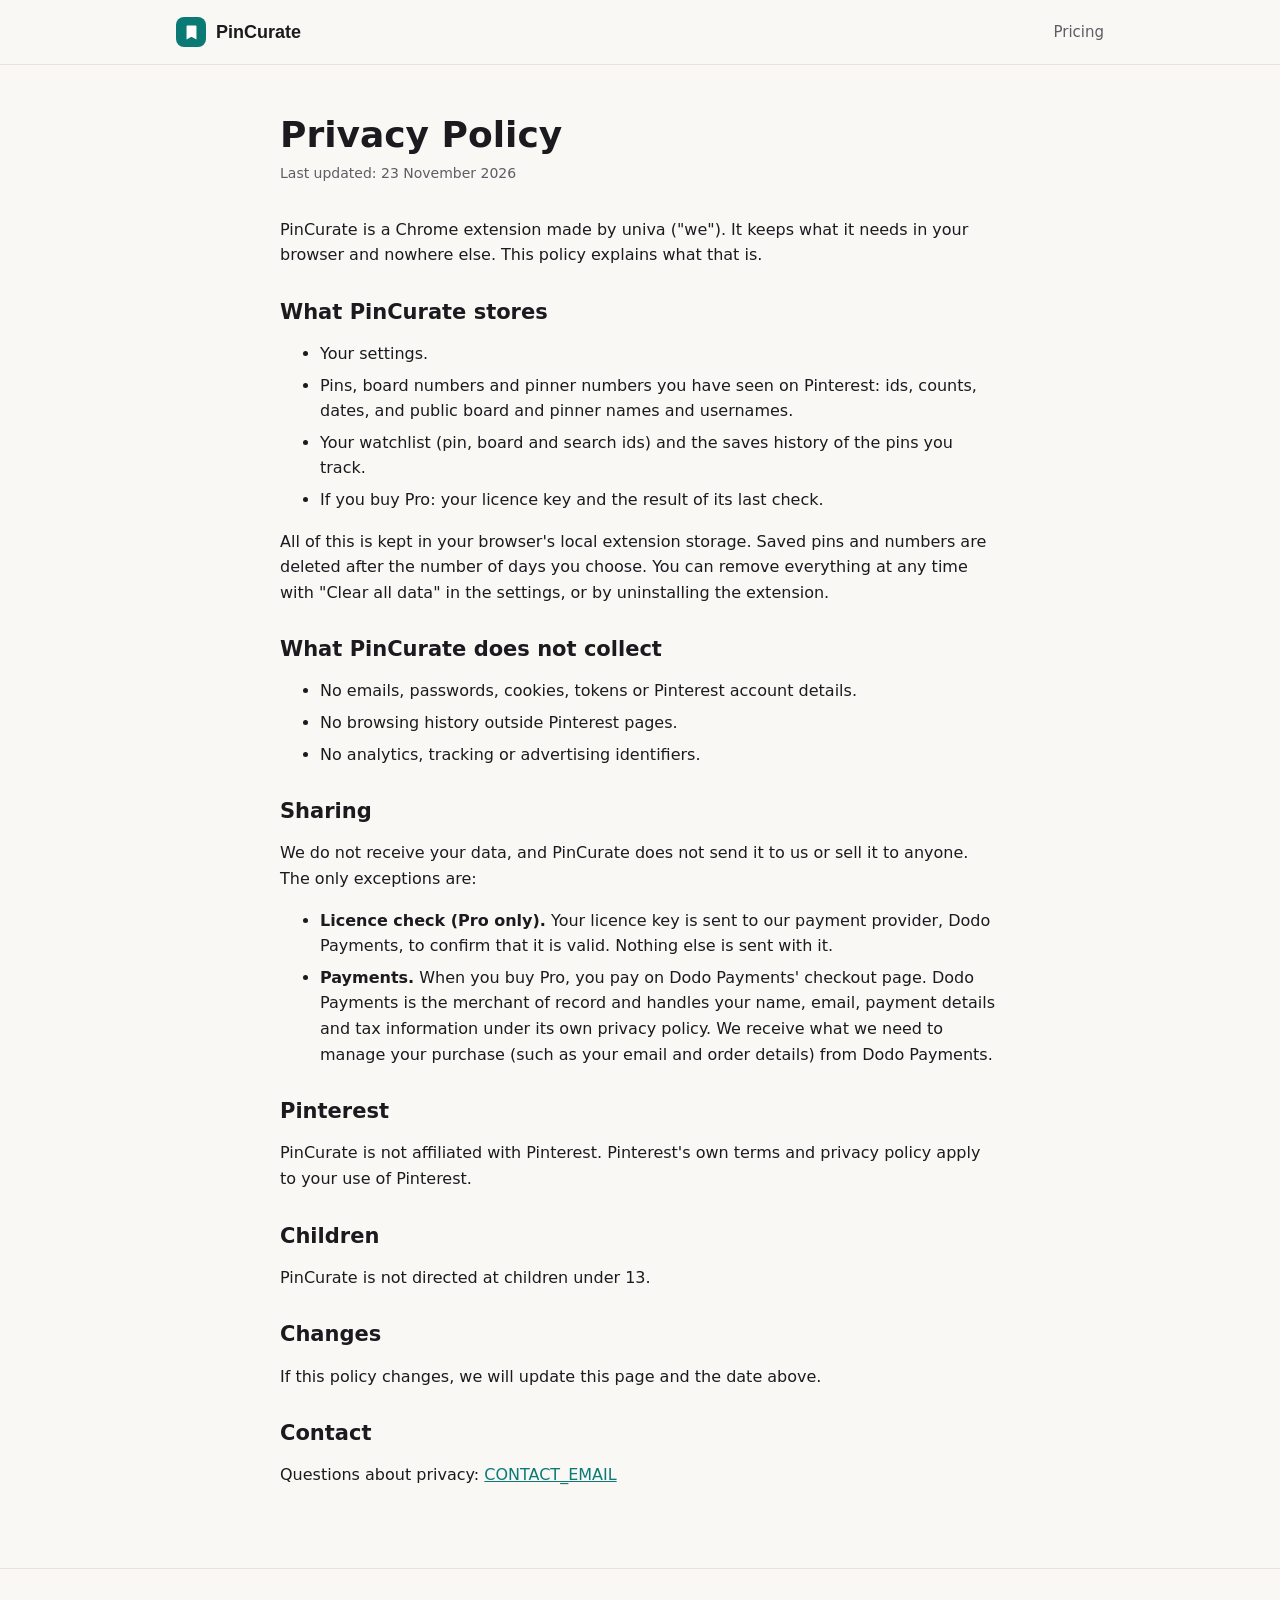
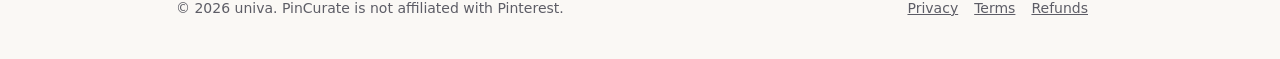
==== privacy.html @ 604986b5 "Add files via upload" ====
<!doctype html>
<html lang="en">
<head>
  <meta charset="utf-8">
  <meta name="viewport" content="width=device-width, initial-scale=1">
  <title>Privacy Policy – PinCurate</title>
  <link rel="stylesheet" href="style.css">
  <link rel="icon" href="icon-128.png">
</head>
<body>
  <header class="top">
    <div class="wrap">
      <a class="brand" href="./">
        <span class="logo"><svg viewBox="0 0 24 24"><path d="M6 2h12a1 1 0 0 1 1 1v19l-7-4-7 4V3a1 1 0 0 1 1-1z"/></svg></span>
        PinCurate
      </a>
      <nav><a href="./#pricing">Pricing</a></nav>
    </div>
  </header>

  <main class="wrap narrow doc">
    <h1>Privacy Policy</h1>
    <p class="updated">Last updated: 23 November 2026</p>

    <p>PinCurate is a Chrome extension made by univa ("we"). It keeps what it needs in your browser and nowhere else. This policy explains what that is.</p>

    <h2>What PinCurate stores</h2>
    <ul>
      <li>Your settings.</li>
      <li>Pins, board numbers and pinner numbers you have seen on Pinterest: ids, counts, dates, and public board and pinner names and usernames.</li>
      <li>Your watchlist (pin, board and search ids) and the saves history of the pins you track.</li>
      <li>If you buy Pro: your licence key and the result of its last check.</li>
    </ul>
    <p>All of this is kept in your browser's local extension storage. Saved pins and numbers are deleted after the number of days you choose. You can remove everything at any time with "Clear all data" in the settings, or by uninstalling the extension.</p>

    <h2>What PinCurate does not collect</h2>
    <ul>
      <li>No emails, passwords, cookies, tokens or Pinterest account details.</li>
      <li>No browsing history outside Pinterest pages.</li>
      <li>No analytics, tracking or advertising identifiers.</li>
    </ul>

    <h2>Sharing</h2>
    <p>We do not receive your data, and PinCurate does not send it to us or sell it to anyone. The only exceptions are:</p>
    <ul>
      <li><strong>Licence check (Pro only).</strong> Your licence key is sent to our payment provider, Dodo Payments, to confirm that it is valid. Nothing else is sent with it.</li>
      <li><strong>Payments.</strong> When you buy Pro, you pay on Dodo Payments' checkout page. Dodo Payments is the merchant of record and handles your name, email, payment details and tax information under its own privacy policy. We receive what we need to manage your purchase (such as your email and order details) from Dodo Payments.</li>
    </ul>

    <h2>Pinterest</h2>
    <p>PinCurate is not affiliated with Pinterest. Pinterest's own terms and privacy policy apply to your use of Pinterest.</p>

    <h2>Children</h2>
    <p>PinCurate is not directed at children under 13.</p>

    <h2>Changes</h2>
    <p>If this policy changes, we will update this page and the date above.</p>

    <h2>Contact</h2>
    <!-- TODO: contact address -->
    <p>Questions about privacy: <a href="mailto:CONTACT_EMAIL">CONTACT_EMAIL</a></p>
  </main>

  <footer>
    <div class="wrap">
      <p>© 2026 univa. PinCurate is not affiliated with Pinterest.</p>
      <p><a href="privacy.html">Privacy</a><a href="terms.html">Terms</a><a href="refund.html">Refunds</a></p>
    </div>
  </footer>
</body>
</html>
---- style.css ----
:root {
  --teal: #0B7A75;
  --teal-dark: #08605c;
  --ink: #1B1B1F;
  --muted: #5d5d66;
  --paper: #FAF8F5;
  --card: #ffffff;
  --line: #e7e2da;
  --mint: #5ED3CC;
  --amber: #E8A33D;
}
@media (prefers-color-scheme: dark) {
  :root {
    --ink: #ECEAE6;
    --muted: #a3a3ad;
    --paper: #141417;
    --card: #1d1d22;
    --line: #2e2e35;
  }
}

* { box-sizing: border-box; }
html { -webkit-text-size-adjust: 100%; }
body {
  margin: 0;
  background: var(--paper);
  color: var(--ink);
  font: 16px/1.6 Inter, system-ui, -apple-system, "Segoe UI", Roboto, sans-serif;
}
h1, h2, h3 { font-family: "Space Grotesk", Inter, system-ui, sans-serif; line-height: 1.2; }
a { color: var(--teal); }
@media (prefers-color-scheme: dark) { a { color: var(--mint); } }

.wrap { max-width: 960px; margin: 0 auto; padding: 0 16px; }
.narrow { max-width: 720px; }

header.top { border-bottom: 1px solid var(--line); }
header.top .wrap { display: flex; align-items: center; justify-content: space-between; height: 64px; }
.brand { display: flex; align-items: center; gap: 10px; color: var(--ink); text-decoration: none; font-weight: 700; font-family: "Space Grotesk", Inter, sans-serif; font-size: 18px; }
.logo { display: inline-grid; place-items: center; width: 30px; height: 30px; border-radius: 8px; background: var(--teal); }
.logo svg { width: 17px; height: 17px; fill: #fff; }
nav a { margin-left: 18px; color: var(--muted); text-decoration: none; font-size: 15px; }
nav a:hover { color: var(--ink); }

.btn { display: inline-block; padding: 11px 20px; border-radius: 10px; background: var(--teal); color: #fff !important; text-decoration: none; font-weight: 600; border: 1px solid var(--teal); }
.btn:hover { background: var(--teal-dark); }
.btn.ghost { background: transparent; color: var(--teal) !important; }
@media (prefers-color-scheme: dark) { .btn.ghost { color: var(--mint) !important; border-color: var(--mint); } }

.hero { padding: 72px 0 56px; text-align: center; }
.hero h1 { font-size: clamp(32px, 6vw, 48px); margin: 0 0 16px; }
.hero p { font-size: 19px; color: var(--muted); max-width: 620px; margin: 0 auto 28px; }
.hero .actions { display: flex; gap: 12px; justify-content: center; flex-wrap: wrap; }
.note { font-size: 14px; color: var(--muted); margin-top: 14px; }

/* A small drawing of the badge, so the page shows what the product does without a screenshot. */
.demo { display: flex; justify-content: center; margin-top: 44px; }
.card-demo { position: relative; width: 220px; height: 290px; border-radius: 18px; background: linear-gradient(160deg, #d9cfc2, #b9aa96); overflow: hidden; }
.pill { position: absolute; top: 10px; left: 10px; display: flex; flex-direction: column; gap: 6px; padding: 8px 10px 8px 12px; border-radius: 10px; background: #1B1B1F; color: #fff; font-size: 12px; font-weight: 600; border-left: 4px solid var(--teal); text-align: left; }
.pill span { display: flex; align-items: center; gap: 6px; }
.pill svg { width: 12px; height: 12px; fill: none; stroke: var(--mint); stroke-width: 2; }
.pill .gain { color: #7ee2a8; font-weight: 600; }

section { padding: 56px 0; }
section h2 { font-size: 30px; margin: 0 0 8px; text-align: center; }
section .lead { text-align: center; color: var(--muted); margin: 0 0 36px; }

.grid { display: grid; grid-template-columns: repeat(auto-fit, minmax(240px, 1fr)); gap: 16px; }
.feature { background: var(--card); border: 1px solid var(--line); border-radius: 14px; padding: 22px; }
.feature h3 { margin: 0 0 6px; font-size: 18px; }
.feature p { margin: 0; color: var(--muted); font-size: 15px; }

.plans { display: grid; grid-template-columns: repeat(auto-fit, minmax(260px, 1fr)); gap: 16px; max-width: 760px; margin: 0 auto; }
.plan { background: var(--card); border: 1px solid var(--line); border-radius: 16px; padding: 26px; }
.plan.pro { border: 2px solid var(--teal); }
.plan h3 { margin: 0; font-size: 20px; }
.price { font-size: 34px; font-weight: 700; font-family: "Space Grotesk", Inter, sans-serif; margin: 10px 0 2px; }
.price small { font-size: 15px; font-weight: 500; color: var(--muted); }
.plan ul { padding-left: 18px; margin: 16px 0 22px; }
.plan li { margin: 6px 0; font-size: 15px; }

.faq details { background: var(--card); border: 1px solid var(--line); border-radius: 12px; padding: 14px 18px; margin-bottom: 10px; }
.faq summary { cursor: pointer; font-weight: 600; }
.faq p { color: var(--muted); margin: 10px 0 0; }

.doc { padding: 48px 0 64px; }
.doc h1 { font-size: 36px; margin: 0 0 6px; }
.doc .updated { color: var(--muted); font-size: 14px; margin: 0 0 32px; }
.doc h2 { font-size: 21px; margin: 32px 0 8px; }
.doc li { margin: 6px 0; }

footer { border-top: 1px solid var(--line); padding: 28px 0 40px; color: var(--muted); font-size: 14px; }
footer .wrap { display: flex; flex-wrap: wrap; gap: 12px 24px; justify-content: space-between; }
footer a { color: var(--muted); margin-right: 16px; }
footer p { margin: 0; }

@media (max-width: 560px) {
  nav a:not(.btn) { display: none; }
  .hero { padding-top: 48px; }
}
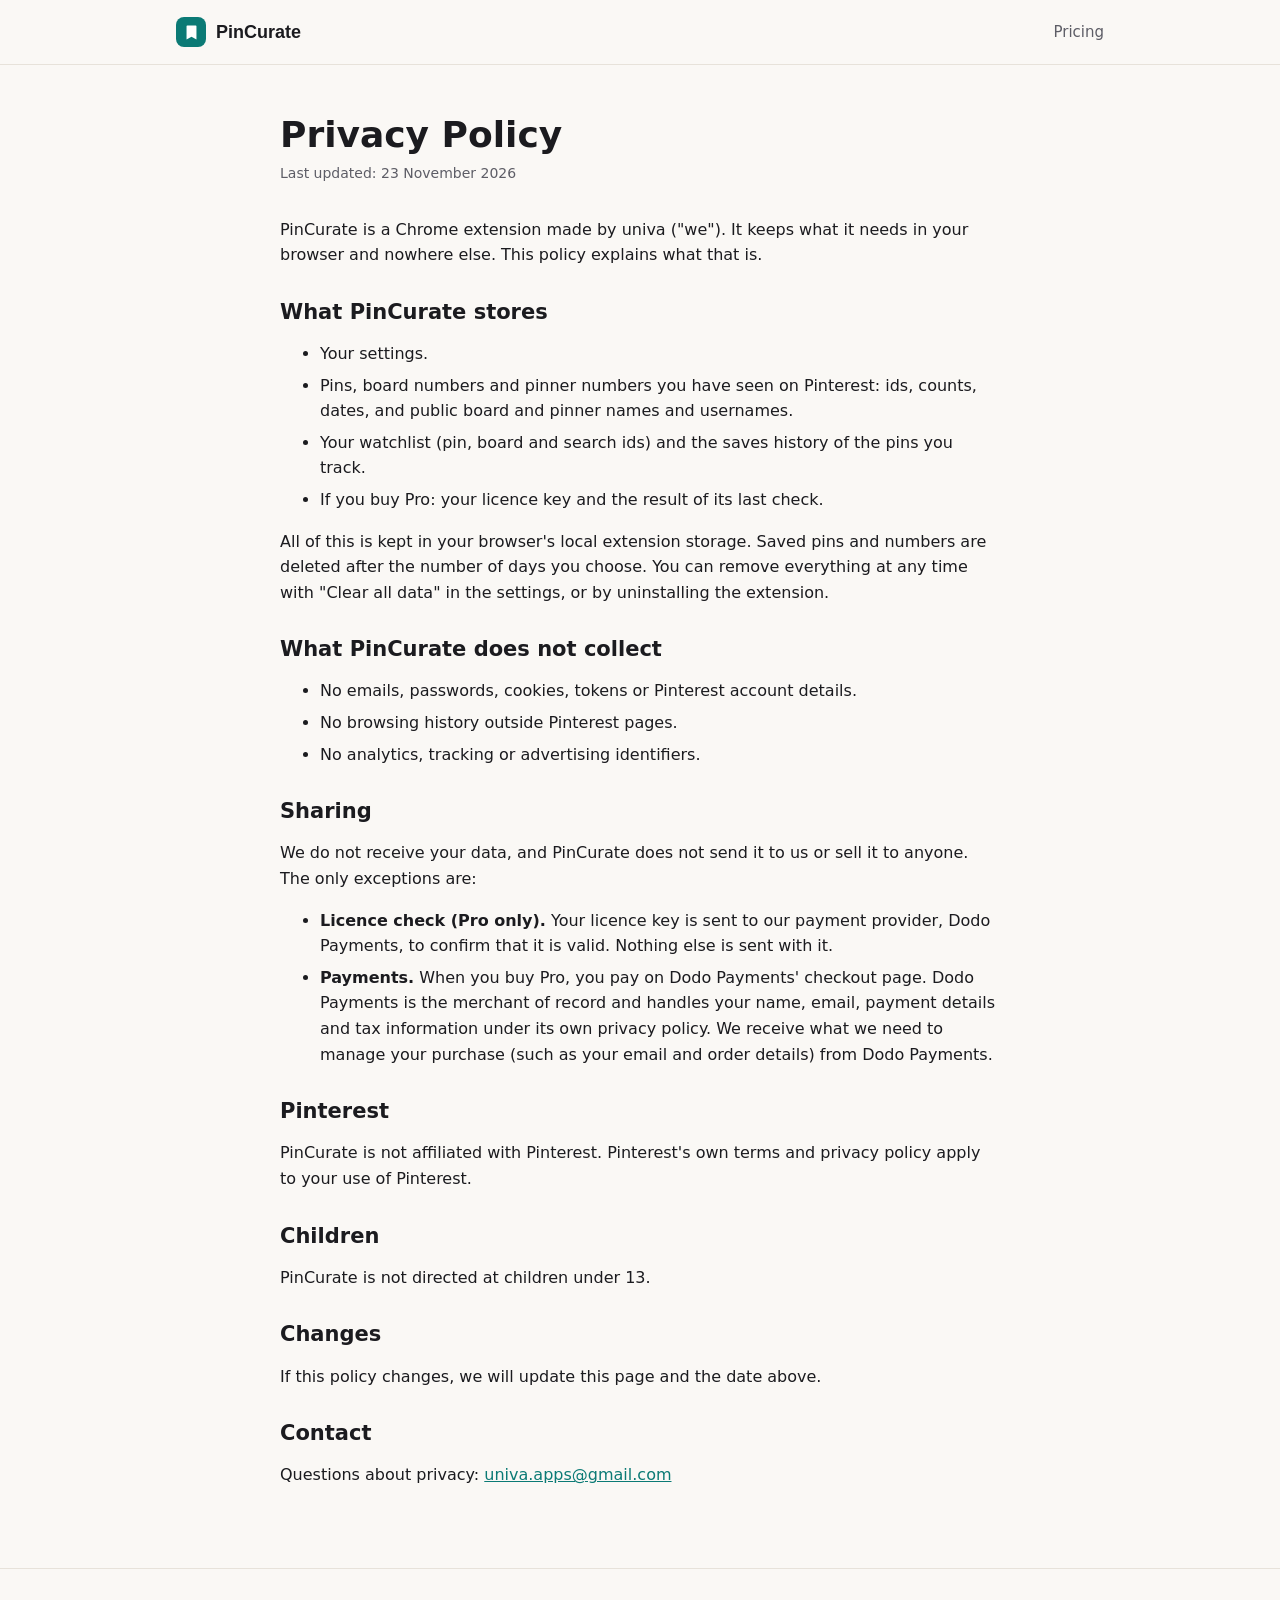
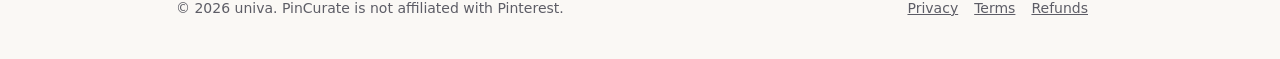
==== commit cf86780a: "Add product tour slider, three-plan pricing and contact email Coming soon buttons until the store li" ====
--- a/privacy.html
+++ b/privacy.html
@@ -57,8 +57,7 @@
     <p>If this policy changes, we will update this page and the date above.</p>
 
     <h2>Contact</h2>
-    <!-- TODO: contact address -->
-    <p>Questions about privacy: <a href="mailto:CONTACT_EMAIL">CONTACT_EMAIL</a></p>
+    <p>Questions about privacy: <a href="mailto:univa.apps@gmail.com">univa.apps@gmail.com</a></p>
   </main>
 
   <footer>
--- a/style.css
+++ b/style.css
@@ -53,13 +53,6 @@
 .hero .actions { display: flex; gap: 12px; justify-content: center; flex-wrap: wrap; }
 .note { font-size: 14px; color: var(--muted); margin-top: 14px; }
 
-/* A small drawing of the badge, so the page shows what the product does without a screenshot. */
-.demo { display: flex; justify-content: center; margin-top: 44px; }
-.card-demo { position: relative; width: 220px; height: 290px; border-radius: 18px; background: linear-gradient(160deg, #d9cfc2, #b9aa96); overflow: hidden; }
-.pill { position: absolute; top: 10px; left: 10px; display: flex; flex-direction: column; gap: 6px; padding: 8px 10px 8px 12px; border-radius: 10px; background: #1B1B1F; color: #fff; font-size: 12px; font-weight: 600; border-left: 4px solid var(--teal); text-align: left; }
-.pill span { display: flex; align-items: center; gap: 6px; }
-.pill svg { width: 12px; height: 12px; fill: none; stroke: var(--mint); stroke-width: 2; }
-.pill .gain { color: #7ee2a8; font-weight: 600; }
 
 section { padding: 56px 0; }
 section h2 { font-size: 30px; margin: 0 0 8px; text-align: center; }
@@ -70,8 +63,14 @@
 .feature h3 { margin: 0 0 6px; font-size: 18px; }
 .feature p { margin: 0; color: var(--muted); font-size: 15px; }
 
-.plans { display: grid; grid-template-columns: repeat(auto-fit, minmax(260px, 1fr)); gap: 16px; max-width: 760px; margin: 0 auto; }
-.plan { background: var(--card); border: 1px solid var(--line); border-radius: 16px; padding: 26px; }
+.plans { display: grid; grid-template-columns: repeat(auto-fit, minmax(250px, 1fr)); gap: 16px; align-items: start; }
+.plan { position: relative; display: flex; flex-direction: column; background: var(--card); border: 1px solid var(--line); border-radius: 16px; padding: 26px; }
+.plan .btn { text-align: center; }
+.plan-sub { margin: 0; }
+.ribbon { position: absolute; top: -12px; right: 20px; background: var(--teal); color: #fff; font-size: 12px; font-weight: 600; padding: 3px 10px; border-radius: 999px; }
+.btn.soon { cursor: default; opacity: .75; }
+.btn.soon:hover { background: var(--teal); }
+.btn.ghost.soon:hover { background: transparent; }
 .plan.pro { border: 2px solid var(--teal); }
 .plan h3 { margin: 0; font-size: 20px; }
 .price { font-size: 34px; font-weight: 700; font-family: "Space Grotesk", Inter, sans-serif; margin: 10px 0 2px; }
@@ -98,3 +97,103 @@
   nav a:not(.btn) { display: none; }
   .hero { padding-top: 48px; }
 }
+
+/* ---------- Product tour slider ---------- */
+.tour { padding: 8px 0 40px; }
+.slider { position: relative; }
+.track { display: flex; overflow-x: auto; scroll-snap-type: x mandatory; scrollbar-width: none; border-radius: 20px; outline: none; }
+.track::-webkit-scrollbar { display: none; }
+.slide { flex: 0 0 100%; scroll-snap-align: start; margin: 0; }
+.shot { height: 440px; border-radius: 20px; background: linear-gradient(135deg, #e9e3da, #d8cfc2); border: 1px solid var(--line); overflow: hidden; display: flex; align-items: center; justify-content: center; padding: 24px; }
+@media (prefers-color-scheme: dark) { .shot { background: linear-gradient(135deg, #24242a, #1a1a1f); } }
+.slide figcaption { text-align: center; color: var(--muted); max-width: 620px; margin: 16px auto 0; font-size: 15px; }
+.slide figcaption b { color: var(--ink); }
+.nav { position: absolute; top: 220px; transform: translateY(-50%); width: 42px; height: 42px; border-radius: 50%; border: 1px solid var(--line); background: var(--card); color: var(--ink); display: grid; place-items: center; cursor: pointer; box-shadow: 0 2px 8px rgba(0,0,0,.12); }
+.nav svg { width: 18px; height: 18px; fill: none; stroke: currentColor; stroke-width: 2.2; }
+.nav.prev { left: 12px; }
+.nav.next { right: 12px; }
+.dots { display: flex; justify-content: center; gap: 8px; margin-top: 14px; }
+.dots button { width: 9px; height: 9px; border-radius: 50%; border: 0; padding: 0; background: var(--line); cursor: pointer; }
+.dots button[aria-current="true"] { background: var(--teal); width: 24px; border-radius: 5px; }
+
+/* Badge (same look as the extension's pill) */
+.pill { position: absolute; top: 8px; left: 8px; display: flex; flex-direction: column; gap: 5px; padding: 7px 9px 7px 10px; border-radius: 9px; background: #1B1B1F; color: #fff; font-size: 12px; font-weight: 600; border-left: 4px solid var(--teal); text-align: left; line-height: 1.2; }
+.pill span { display: flex; align-items: center; gap: 6px; }
+.pill svg { width: 12px; height: 12px; fill: none; stroke: var(--mint); stroke-width: 2; }
+.pill span:first-child svg { fill: #fff; stroke: none; }
+.pill .tag { border: 1px solid #fff; border-radius: 4px; padding: 0 4px; font-size: 10px; justify-content: center; }
+.pill .tag.ad { border: 0; background: var(--amber); color: #1B1B1F; }
+
+.shot-grid { gap: 14px; align-items: flex-start; }
+.pin { position: relative; width: 190px; border-radius: 16px; flex: none; }
+.pin.p1 { height: 330px; background: linear-gradient(170deg, #c9b8a3, #8d7a64); }
+.pin.p2 { height: 260px; background: linear-gradient(170deg, #9fb9b2, #5f7f78); margin-top: 40px; }
+.pin.p3 { height: 300px; background: linear-gradient(170deg, #d6a98f, #a86d55); margin-top: 10px; }
+.pin.ai { filter: grayscale(1); opacity: .6; }
+
+/* Mock extension UI */
+.ui { background: #FAF8F5; color: #1B1B1F; border-radius: 14px; box-shadow: 0 12px 32px rgba(0,0,0,.18); font-size: 12px; text-align: left; line-height: 1.35; }
+.ui-head { display: flex; align-items: center; justify-content: space-between; gap: 12px; padding: 10px 12px; border-bottom: 1px solid #e7e2da; }
+.brand-s { display: flex; align-items: center; gap: 7px; font-weight: 700; font-family: "Space Grotesk", Inter, sans-serif; font-size: 13px; }
+.logo.sm { width: 20px; height: 20px; border-radius: 6px; }
+.logo.sm svg { width: 11px; height: 11px; }
+.gear { width: 16px; height: 16px; fill: none; stroke: #5d5d66; stroke-width: 2; }
+.ui .eyebrow { color: #0B7A75; font-weight: 600; font-size: 11px; text-transform: uppercase; letter-spacing: .04em; padding: 10px 12px 2px; }
+.ui .card { background: #fff; border: 1px solid #e7e2da; border-radius: 10px; padding: 8px 10px; margin: 8px 12px; }
+.card-h { display: flex; justify-content: space-between; align-items: baseline; font-weight: 600; margin-bottom: 6px; }
+.card-h small, .ui small, .muted-s { color: #5d5d66; font-weight: 400; font-size: 11px; }
+.gain { color: #1a8a4a; font-weight: 700; }
+
+.popup { width: 300px; }
+.stats3, .stats4 { display: grid; gap: 6px; padding: 8px 12px 0; }
+.stats3 { grid-template-columns: repeat(3, 1fr); }
+.stats4 { grid-template-columns: repeat(4, 1fr); }
+.stats3 > div, .stats4 > div { background: #fff; border: 1px solid #e7e2da; border-radius: 10px; padding: 7px 8px; }
+.stats3 b, .stats4 b { display: block; font-size: 16px; font-family: "Space Grotesk", Inter, sans-serif; }
+.bar { display: grid; grid-template-columns: 70px 1fr 32px; align-items: center; gap: 8px; margin: 4px 0; }
+.bar i { height: 7px; border-radius: 4px; background: linear-gradient(90deg, #0B7A75 var(--w), #ece7df var(--w)); }
+.bar em { font-style: normal; color: #5d5d66; text-align: right; }
+.stack { display: flex; height: 9px; border-radius: 5px; overflow: hidden; gap: 2px; }
+.legend { display: flex; flex-wrap: wrap; gap: 4px 10px; margin-top: 6px; color: #5d5d66; font-size: 11px; }
+.ui .btn.block { display: block; text-align: center; margin: 8px 12px 12px; padding: 8px; font-size: 12px; border-radius: 8px; }
+.pin-title { font-weight: 700; padding: 2px 12px 0; font-size: 13px; }
+.ui > .muted-s { padding: 0 12px; display: block; }
+.spark { width: 100%; height: 50px; display: block; }
+.spark .area { fill: rgba(11,122,117,.15); }
+.spark .line { fill: none; stroke: #0B7A75; stroke-width: 2.5; vector-effect: non-scaling-stroke; }
+.who { display: grid; grid-template-columns: 1fr 1fr; padding-bottom: 4px; }
+.who .card { display: flex; flex-direction: column; gap: 1px; margin-top: 0; }
+.who .card + .card { margin-left: 0; }
+
+.full { width: 100%; max-width: 760px; }
+.tabs { display: flex; gap: 4px; overflow: hidden; }
+.tabs span { padding: 4px 10px; border-radius: 7px; color: #5d5d66; white-space: nowrap; }
+.tabs span.on { background: #0B7A75; color: #fff; }
+.toolbar { display: flex; gap: 6px; padding: 10px 12px; flex-wrap: wrap; }
+.toolbar span { border: 1px solid #e7e2da; background: #fff; border-radius: 7px; padding: 4px 9px; }
+.toolbar .search { flex: 1; min-width: 120px; color: #9a9aa3; }
+.full table { width: 100%; border-collapse: collapse; }
+.full th, .full td { padding: 7px 12px; border-top: 1px solid #ece7df; text-align: right; white-space: nowrap; }
+.full th:first-child, .full td:first-child { text-align: left; white-space: normal; }
+.full th { color: #5d5d66; font-weight: 600; font-size: 11px; }
+.full th:nth-child(2) { color: #0B7A75; }
+.full td:nth-child(2) { font-weight: 700; }
+.growth { display: grid; grid-template-columns: 1.2fr 1fr; gap: 4px; padding-bottom: 12px; }
+.bars { display: flex; align-items: flex-end; gap: 8px; height: 150px; padding: 14px 12px 0; }
+.bars i { flex: 1; height: var(--h); background: #0B7A75; border-radius: 5px 5px 0 0; }
+.bars i:last-child { background: #5ED3CC; }
+.risers { margin-top: 8px !important; }
+.risers .r { display: flex; justify-content: space-between; gap: 8px; padding: 6px 0; border-top: 1px solid #ece7df; }
+
+@media (max-width: 640px) {
+  .shot { height: 400px; padding: 14px; }
+  .nav { top: 200px; width: 36px; height: 36px; }
+  .nav.prev { left: 6px; }
+  .nav.next { right: 6px; }
+  .pin { width: 150px; }
+  .pin.p3 { display: none; }
+  .hide-s, .tabs span:nth-child(n+4) { display: none; }
+  .growth { grid-template-columns: 1fr; }
+  .bars { height: 80px; }
+  .popup { width: 280px; transform: scale(.92); }
+}
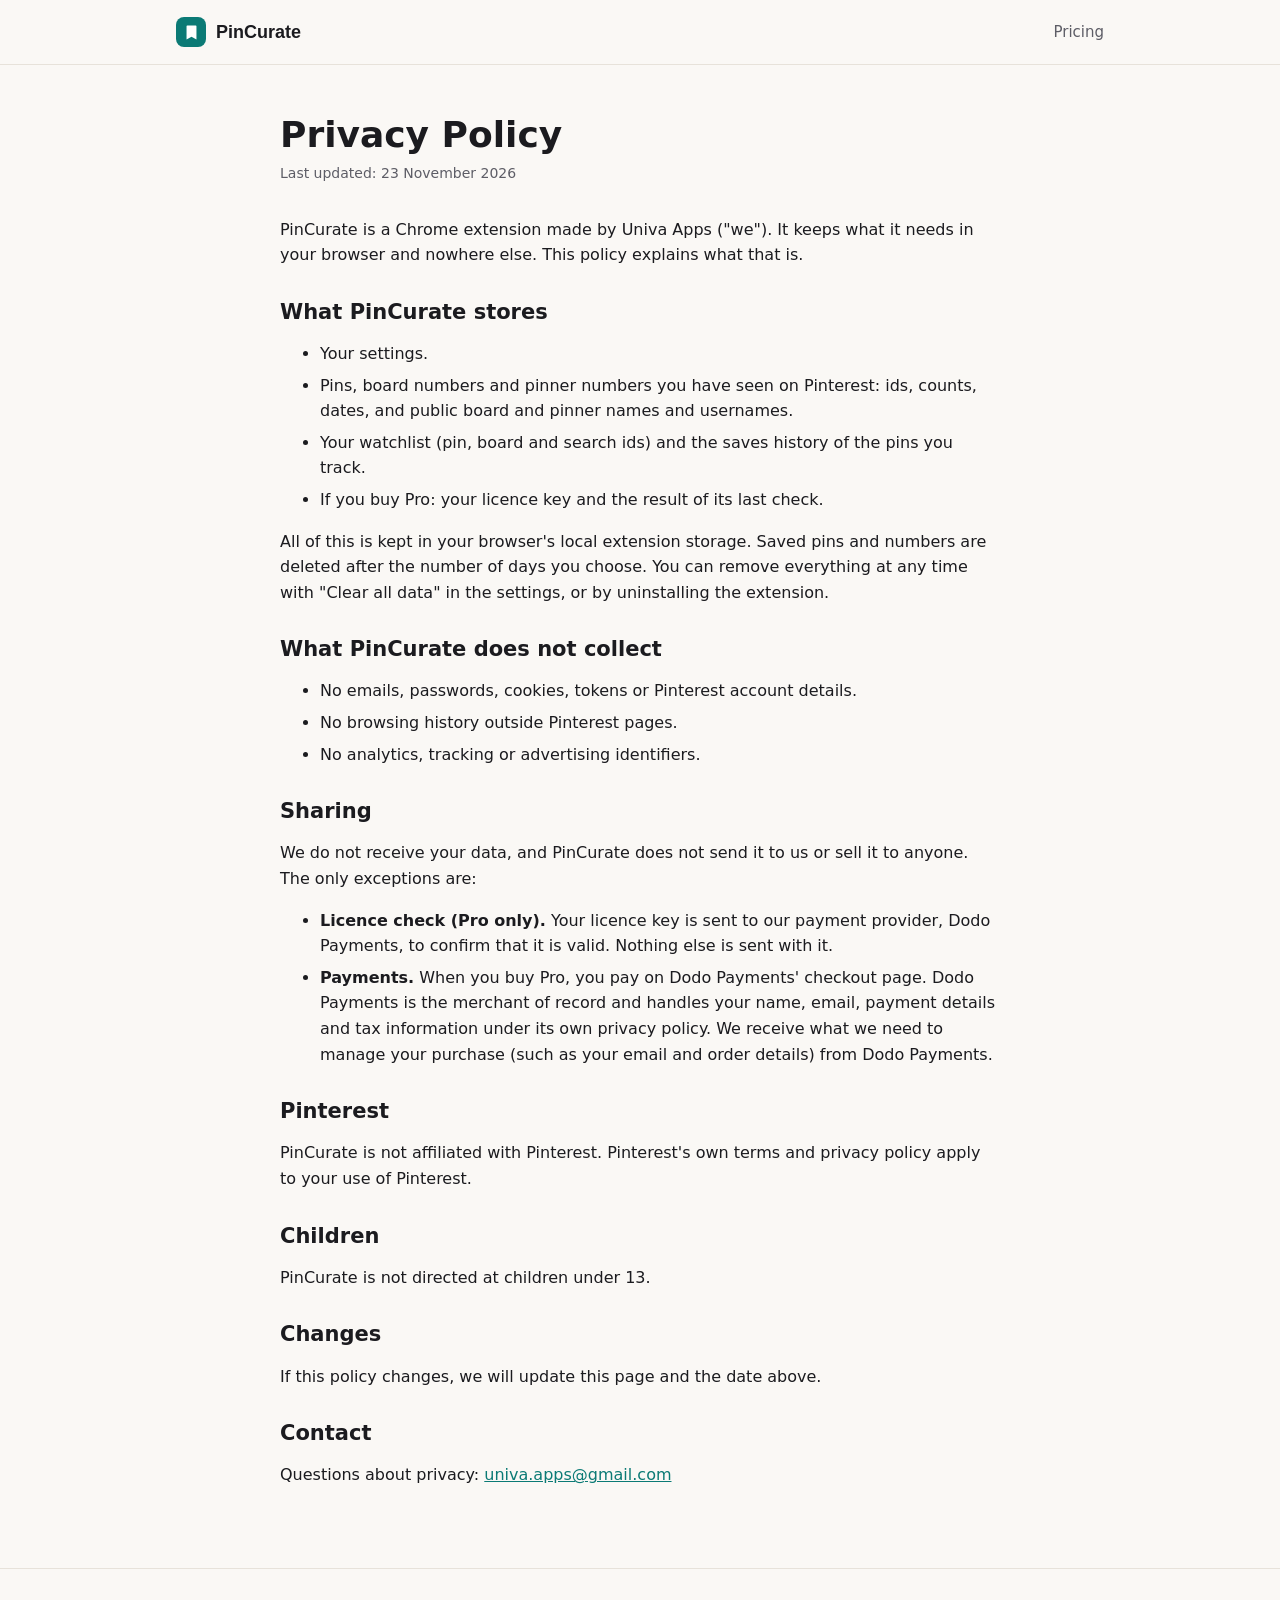
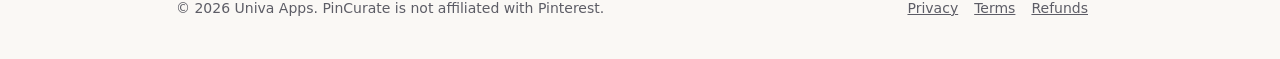
==== commit b5aa5383: "Seller name Univa Apps (matches Dodo brand); drop refund TODO note Co-Authored-By: Claude Opus 5.5 <" ====
--- a/privacy.html
+++ b/privacy.html
@@ -22,7 +22,7 @@
     <h1>Privacy Policy</h1>
     <p class="updated">Last updated: 23 November 2026</p>
 
-    <p>PinCurate is a Chrome extension made by univa ("we"). It keeps what it needs in your browser and nowhere else. This policy explains what that is.</p>
+    <p>PinCurate is a Chrome extension made by Univa Apps ("we"). It keeps what it needs in your browser and nowhere else. This policy explains what that is.</p>
 
     <h2>What PinCurate stores</h2>
     <ul>
@@ -62,7 +62,7 @@
 
   <footer>
     <div class="wrap">
-      <p>© 2026 univa. PinCurate is not affiliated with Pinterest.</p>
+      <p>© 2026 Univa Apps. PinCurate is not affiliated with Pinterest.</p>
       <p><a href="privacy.html">Privacy</a><a href="terms.html">Terms</a><a href="refund.html">Refunds</a></p>
     </div>
   </footer>
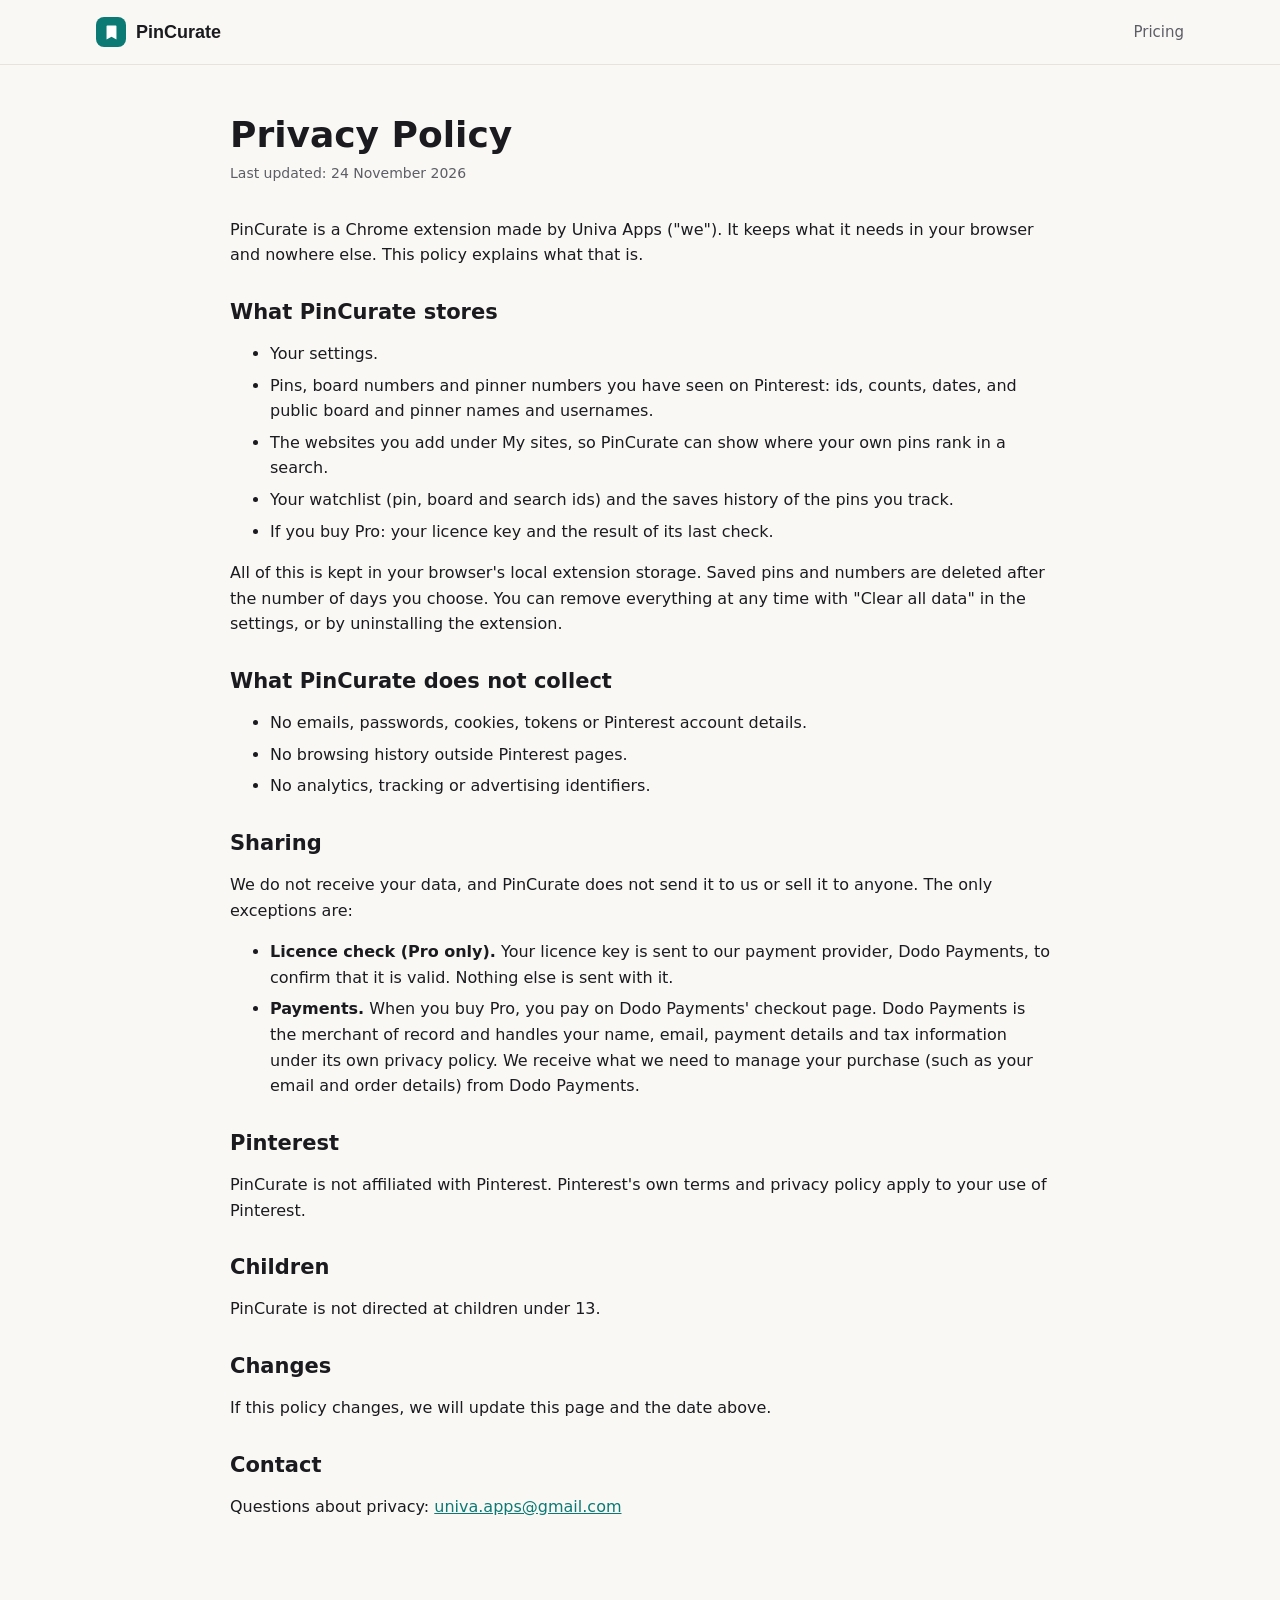
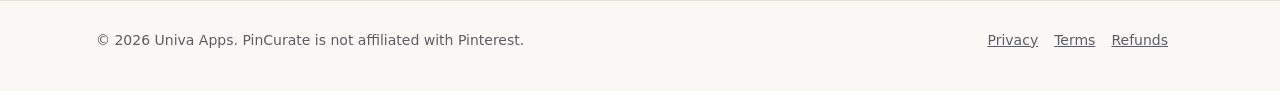
==== commit 7567fcc1: "Privacy policy: list the websites kept under My sites Co-Authored-By: Claude Opus 5.5 <noreply@anthr" ====
--- a/privacy.html
+++ b/privacy.html
@@ -20,7 +20,7 @@
 
   <main class="wrap narrow doc">
     <h1>Privacy Policy</h1>
-    <p class="updated">Last updated: 23 November 2026</p>
+    <p class="updated">Last updated: 24 November 2026</p>
 
     <p>PinCurate is a Chrome extension made by Univa Apps ("we"). It keeps what it needs in your browser and nowhere else. This policy explains what that is.</p>
 
@@ -28,6 +28,7 @@
     <ul>
       <li>Your settings.</li>
       <li>Pins, board numbers and pinner numbers you have seen on Pinterest: ids, counts, dates, and public board and pinner names and usernames.</li>
+      <li>The websites you add under My sites, so PinCurate can show where your own pins rank in a search.</li>
       <li>Your watchlist (pin, board and search ids) and the saves history of the pins you track.</li>
       <li>If you buy Pro: your licence key and the result of its last check.</li>
     </ul>
--- a/style.css
+++ b/style.css
@@ -98,102 +98,76 @@
   .hero { padding-top: 48px; }
 }
 
-/* ---------- Product tour slider ---------- */
-.tour { padding: 8px 0 40px; }
-.slider { position: relative; }
-.track { display: flex; overflow-x: auto; scroll-snap-type: x mandatory; scrollbar-width: none; border-radius: 20px; outline: none; }
-.track::-webkit-scrollbar { display: none; }
-.slide { flex: 0 0 100%; scroll-snap-align: start; margin: 0; }
-.shot { height: 440px; border-radius: 20px; background: linear-gradient(135deg, #e9e3da, #d8cfc2); border: 1px solid var(--line); overflow: hidden; display: flex; align-items: center; justify-content: center; padding: 24px; }
-@media (prefers-color-scheme: dark) { .shot { background: linear-gradient(135deg, #24242a, #1a1a1f); } }
-.slide figcaption { text-align: center; color: var(--muted); max-width: 620px; margin: 16px auto 0; font-size: 15px; }
-.slide figcaption b { color: var(--ink); }
-.nav { position: absolute; top: 220px; transform: translateY(-50%); width: 42px; height: 42px; border-radius: 50%; border: 1px solid var(--line); background: var(--card); color: var(--ink); display: grid; place-items: center; cursor: pointer; box-shadow: 0 2px 8px rgba(0,0,0,.12); }
-.nav svg { width: 18px; height: 18px; fill: none; stroke: currentColor; stroke-width: 2.2; }
-.nav.prev { left: 12px; }
-.nav.next { right: 12px; }
-.dots { display: flex; justify-content: center; gap: 8px; margin-top: 14px; }
-.dots button { width: 9px; height: 9px; border-radius: 50%; border: 0; padding: 0; background: var(--line); cursor: pointer; }
-.dots button[aria-current="true"] { background: var(--teal); width: 24px; border-radius: 5px; }
+/* ---------- Landing page ---------- */
+.wrap { max-width: 1120px; }
+.narrow { max-width: 820px; }
+.center { text-align: center; }
+.kicker { margin: 0 0 10px; color: var(--teal); font-weight: 700; font-size: 13px; letter-spacing: .12em; text-transform: uppercase; }
+.kicker.light { color: var(--mint); }
+.hl { color: var(--teal); }
+@media (prefers-color-scheme: dark) { .hl, .kicker { color: var(--mint); } }
+.btn.sm { padding: 7px 14px; font-size: 14px; margin-left: 18px; }
+.btn.lg { padding: 14px 24px; font-size: 16.5px; border-radius: 12px; }
+.btn.light { background: #fff; color: var(--teal) !important; border-color: #fff; }
+.btn.outline-light { background: transparent; border-color: rgba(255,255,255,.7); }
+.btn.outline-light:hover { background: rgba(255,255,255,.12); }
 
-/* Badge (same look as the extension's pill) */
-.pill { position: absolute; top: 8px; left: 8px; display: flex; flex-direction: column; gap: 5px; padding: 7px 9px 7px 10px; border-radius: 9px; background: #1B1B1F; color: #fff; font-size: 12px; font-weight: 600; border-left: 4px solid var(--teal); text-align: left; line-height: 1.2; }
-.pill span { display: flex; align-items: center; gap: 6px; }
-.pill svg { width: 12px; height: 12px; fill: none; stroke: var(--mint); stroke-width: 2; }
-.pill span:first-child svg { fill: #fff; stroke: none; }
-.pill .tag { border: 1px solid #fff; border-radius: 4px; padding: 0 4px; font-size: 10px; justify-content: center; }
-.pill .tag.ad { border: 0; background: var(--amber); color: #1B1B1F; }
+.hero { padding: 56px 0 48px; text-align: left; }
+.hero-grid { display: grid; grid-template-columns: 1fr 1.25fr; gap: 44px; align-items: center; }
+.hero h1 { font-size: clamp(36px, 5.2vw, 58px); letter-spacing: -1.5px; margin: 0 0 18px; }
+.hero-sub { font-size: 19px; color: var(--muted); margin: 0 0 26px; }
+.hero .actions { display: flex; gap: 12px; flex-wrap: wrap; }
+.trust { list-style: none; display: flex; flex-wrap: wrap; gap: 8px 20px; padding: 0; margin: 22px 0 0; color: var(--muted); font-size: 14.5px; }
+.trust li::before { content: '✓'; color: var(--teal); font-weight: 800; margin-right: 7px; }
+.hero-shot { margin: 0; }
+.hero-shot img, .row-img { display: block; width: 100%; height: auto; border-radius: 18px; box-shadow: 0 24px 60px rgba(20,40,40,.22), 0 0 0 1px rgba(0,0,0,.05); }
 
-.shot-grid { gap: 14px; align-items: flex-start; }
-.pin { position: relative; width: 190px; border-radius: 16px; flex: none; }
-.pin.p1 { height: 330px; background: linear-gradient(170deg, #c9b8a3, #8d7a64); }
-.pin.p2 { height: 260px; background: linear-gradient(170deg, #9fb9b2, #5f7f78); margin-top: 40px; }
-.pin.p3 { height: 300px; background: linear-gradient(170deg, #d6a98f, #a86d55); margin-top: 10px; }
-.pin.ai { filter: grayscale(1); opacity: .6; }
+.band { background: color-mix(in srgb, var(--teal) 4%, var(--paper)); }
+section h2 { font-size: clamp(28px, 3.6vw, 40px); letter-spacing: -.8px; }
+section .lead { max-width: 640px; margin-left: auto; margin-right: auto; font-size: 17.5px; }
+.row { display: grid; grid-template-columns: 1fr 1.4fr; gap: 48px; align-items: center; margin: 0 0 72px; }
+.row:last-child { margin-bottom: 8px; }
+.row.flip .row-copy { order: 2; }
+.row-copy h3 { font-size: 26px; margin: 0 0 10px; letter-spacing: -.4px; }
+.row-copy p { color: var(--muted); margin: 0 0 16px; font-size: 16.5px; }
+.ticks { list-style: none; padding: 0; margin: 0; display: flex; flex-direction: column; gap: 8px; }
+.ticks li { position: relative; padding-left: 28px; font-weight: 600; font-size: 15.5px; }
+.ticks li::before { content: ''; position: absolute; left: 0; top: 3px; width: 18px; height: 18px; border-radius: 50%; background: var(--teal) center/11px no-repeat url("data:image/svg+xml,%3Csvg xmlns='http://www.w3.org/2000/svg' viewBox='0 0 24 24' fill='none' stroke='white' stroke-width='3.4' stroke-linecap='round' stroke-linejoin='round'%3E%3Cpath d='M6 12.5l4 4 8-9'/%3E%3C/svg%3E"); }
 
-/* Mock extension UI */
-.ui { background: #FAF8F5; color: #1B1B1F; border-radius: 14px; box-shadow: 0 12px 32px rgba(0,0,0,.18); font-size: 12px; text-align: left; line-height: 1.35; }
-.ui-head { display: flex; align-items: center; justify-content: space-between; gap: 12px; padding: 10px 12px; border-bottom: 1px solid #e7e2da; }
-.brand-s { display: flex; align-items: center; gap: 7px; font-weight: 700; font-family: "Space Grotesk", Inter, sans-serif; font-size: 13px; }
-.logo.sm { width: 20px; height: 20px; border-radius: 6px; }
-.logo.sm svg { width: 11px; height: 11px; }
-.gear { width: 16px; height: 16px; fill: none; stroke: #5d5d66; stroke-width: 2; }
-.ui .eyebrow { color: #0B7A75; font-weight: 600; font-size: 11px; text-transform: uppercase; letter-spacing: .04em; padding: 10px 12px 2px; }
-.ui .card { background: #fff; border: 1px solid #e7e2da; border-radius: 10px; padding: 8px 10px; margin: 8px 12px; }
-.card-h { display: flex; justify-content: space-between; align-items: baseline; font-weight: 600; margin-bottom: 6px; }
-.card-h small, .ui small, .muted-s { color: #5d5d66; font-weight: 400; font-size: 11px; }
-.gain { color: #1a8a4a; font-weight: 700; }
+.pro-band { background: radial-gradient(90% 60% at 0% 0%, #1d2b2a 0%, #121416 60%); color: #f1efec; padding: 80px 0; }
+.pro-band .lead, .pro-band .row-copy p { color: #a9abb0; }
+.pro-band .hl { color: var(--mint); }
+.pro-band .ticks li::before { background-color: #2bb3ac; }
+.pro-band .row-img { box-shadow: 0 24px 60px rgba(0,0,0,.5), 0 0 0 1px rgba(255,255,255,.06); }
 
-.popup { width: 300px; }
-.stats3, .stats4 { display: grid; gap: 6px; padding: 8px 12px 0; }
-.stats3 { grid-template-columns: repeat(3, 1fr); }
-.stats4 { grid-template-columns: repeat(4, 1fr); }
-.stats3 > div, .stats4 > div { background: #fff; border: 1px solid #e7e2da; border-radius: 10px; padding: 7px 8px; }
-.stats3 b, .stats4 b { display: block; font-size: 16px; font-family: "Space Grotesk", Inter, sans-serif; }
-.bar { display: grid; grid-template-columns: 70px 1fr 32px; align-items: center; gap: 8px; margin: 4px 0; }
-.bar i { height: 7px; border-radius: 4px; background: linear-gradient(90deg, #0B7A75 var(--w), #ece7df var(--w)); }
-.bar em { font-style: normal; color: #5d5d66; text-align: right; }
-.stack { display: flex; height: 9px; border-radius: 5px; overflow: hidden; gap: 2px; }
-.legend { display: flex; flex-wrap: wrap; gap: 4px 10px; margin-top: 6px; color: #5d5d66; font-size: 11px; }
-.ui .btn.block { display: block; text-align: center; margin: 8px 12px 12px; padding: 8px; font-size: 12px; border-radius: 8px; }
-.pin-title { font-weight: 700; padding: 2px 12px 0; font-size: 13px; }
-.ui > .muted-s { padding: 0 12px; display: block; }
-.spark { width: 100%; height: 50px; display: block; }
-.spark .area { fill: rgba(11,122,117,.15); }
-.spark .line { fill: none; stroke: #0B7A75; stroke-width: 2.5; vector-effect: non-scaling-stroke; }
-.who { display: grid; grid-template-columns: 1fr 1fr; padding-bottom: 4px; }
-.who .card { display: flex; flex-direction: column; gap: 1px; margin-top: 0; }
-.who .card + .card { margin-left: 0; }
+.table-wrap { overflow-x: auto; }
+table.compare { width: 100%; border-collapse: separate; border-spacing: 0; background: var(--card); border: 1px solid var(--line); border-radius: 14px; overflow: hidden; font-size: 15px; }
+.compare th, .compare td { padding: 12px 16px; border-bottom: 1px solid var(--line); text-align: left; vertical-align: top; }
+.compare tr:last-child td { border-bottom: 0; }
+.compare th { font-size: 14px; color: var(--muted); }
+.compare th:nth-child(3), .compare td:nth-child(3) { background: color-mix(in srgb, var(--teal) 7%, var(--card)); }
+.compare th:nth-child(3) { color: var(--teal); }
+.compare td.y { font-weight: 600; }
+.compare td.n { color: var(--muted); }
+.compare td:nth-child(2), .compare td:nth-child(3) { width: 26%; }
 
-.full { width: 100%; max-width: 760px; }
-.tabs { display: flex; gap: 4px; overflow: hidden; }
-.tabs span { padding: 4px 10px; border-radius: 7px; color: #5d5d66; white-space: nowrap; }
-.tabs span.on { background: #0B7A75; color: #fff; }
-.toolbar { display: flex; gap: 6px; padding: 10px 12px; flex-wrap: wrap; }
-.toolbar span { border: 1px solid #e7e2da; background: #fff; border-radius: 7px; padding: 4px 9px; }
-.toolbar .search { flex: 1; min-width: 120px; color: #9a9aa3; }
-.full table { width: 100%; border-collapse: collapse; }
-.full th, .full td { padding: 7px 12px; border-top: 1px solid #ece7df; text-align: right; white-space: nowrap; }
-.full th:first-child, .full td:first-child { text-align: left; white-space: normal; }
-.full th { color: #5d5d66; font-weight: 600; font-size: 11px; }
-.full th:nth-child(2) { color: #0B7A75; }
-.full td:nth-child(2) { font-weight: 700; }
-.growth { display: grid; grid-template-columns: 1.2fr 1fr; gap: 4px; padding-bottom: 12px; }
-.bars { display: flex; align-items: flex-end; gap: 8px; height: 150px; padding: 14px 12px 0; }
-.bars i { flex: 1; height: var(--h); background: #0B7A75; border-radius: 5px 5px 0 0; }
-.bars i:last-child { background: #5ED3CC; }
-.risers { margin-top: 8px !important; }
-.risers .r { display: flex; justify-content: space-between; gap: 8px; padding: 6px 0; border-top: 1px solid #ece7df; }
+.plans { grid-template-columns: repeat(3, 1fr); }
+.plan.best { border: 2px solid var(--teal); box-shadow: 0 18px 40px rgba(11,122,117,.18); }
+.plan-sub { color: var(--muted); font-size: 14.5px; }
+.plan .ticks { margin: 18px 0 22px; }
 
-@media (max-width: 640px) {
-  .shot { height: 400px; padding: 14px; }
-  .nav { top: 200px; width: 36px; height: 36px; }
-  .nav.prev { left: 6px; }
-  .nav.next { right: 6px; }
-  .pin { width: 150px; }
-  .pin.p3 { display: none; }
-  .hide-s, .tabs span:nth-child(n+4) { display: none; }
-  .growth { grid-template-columns: 1fr; }
-  .bars { height: 80px; }
-  .popup { width: 280px; transform: scale(.92); }
+.cta-band { background: radial-gradient(120% 140% at 0% 0%, #0f8f88 0%, #0b7a75 45%, #075a56 100%); color: #fff; padding: 72px 0; }
+.cta-band h2 { color: #fff; }
+.cta-band p { color: rgba(255,255,255,.85); font-size: 18px; margin: 0 0 26px; }
+.cta-band .actions { display: flex; gap: 12px; justify-content: center; flex-wrap: wrap; }
+
+.tour { padding: 24px 0 64px; }
+.tour-video { display: block; width: 100%; height: auto; border-radius: 18px; background: #0e1112; box-shadow: 0 24px 60px rgba(20,40,40,.22), 0 0 0 1px rgba(0,0,0,.05); }
+
+@media (max-width: 860px) {
+  .hero-grid, .row { grid-template-columns: 1fr; gap: 26px; }
+  .row.flip .row-copy { order: 0; }
+  .row { margin-bottom: 52px; }
+  .plans { grid-template-columns: 1fr; }
+  .btn.sm { display: none; }
 }
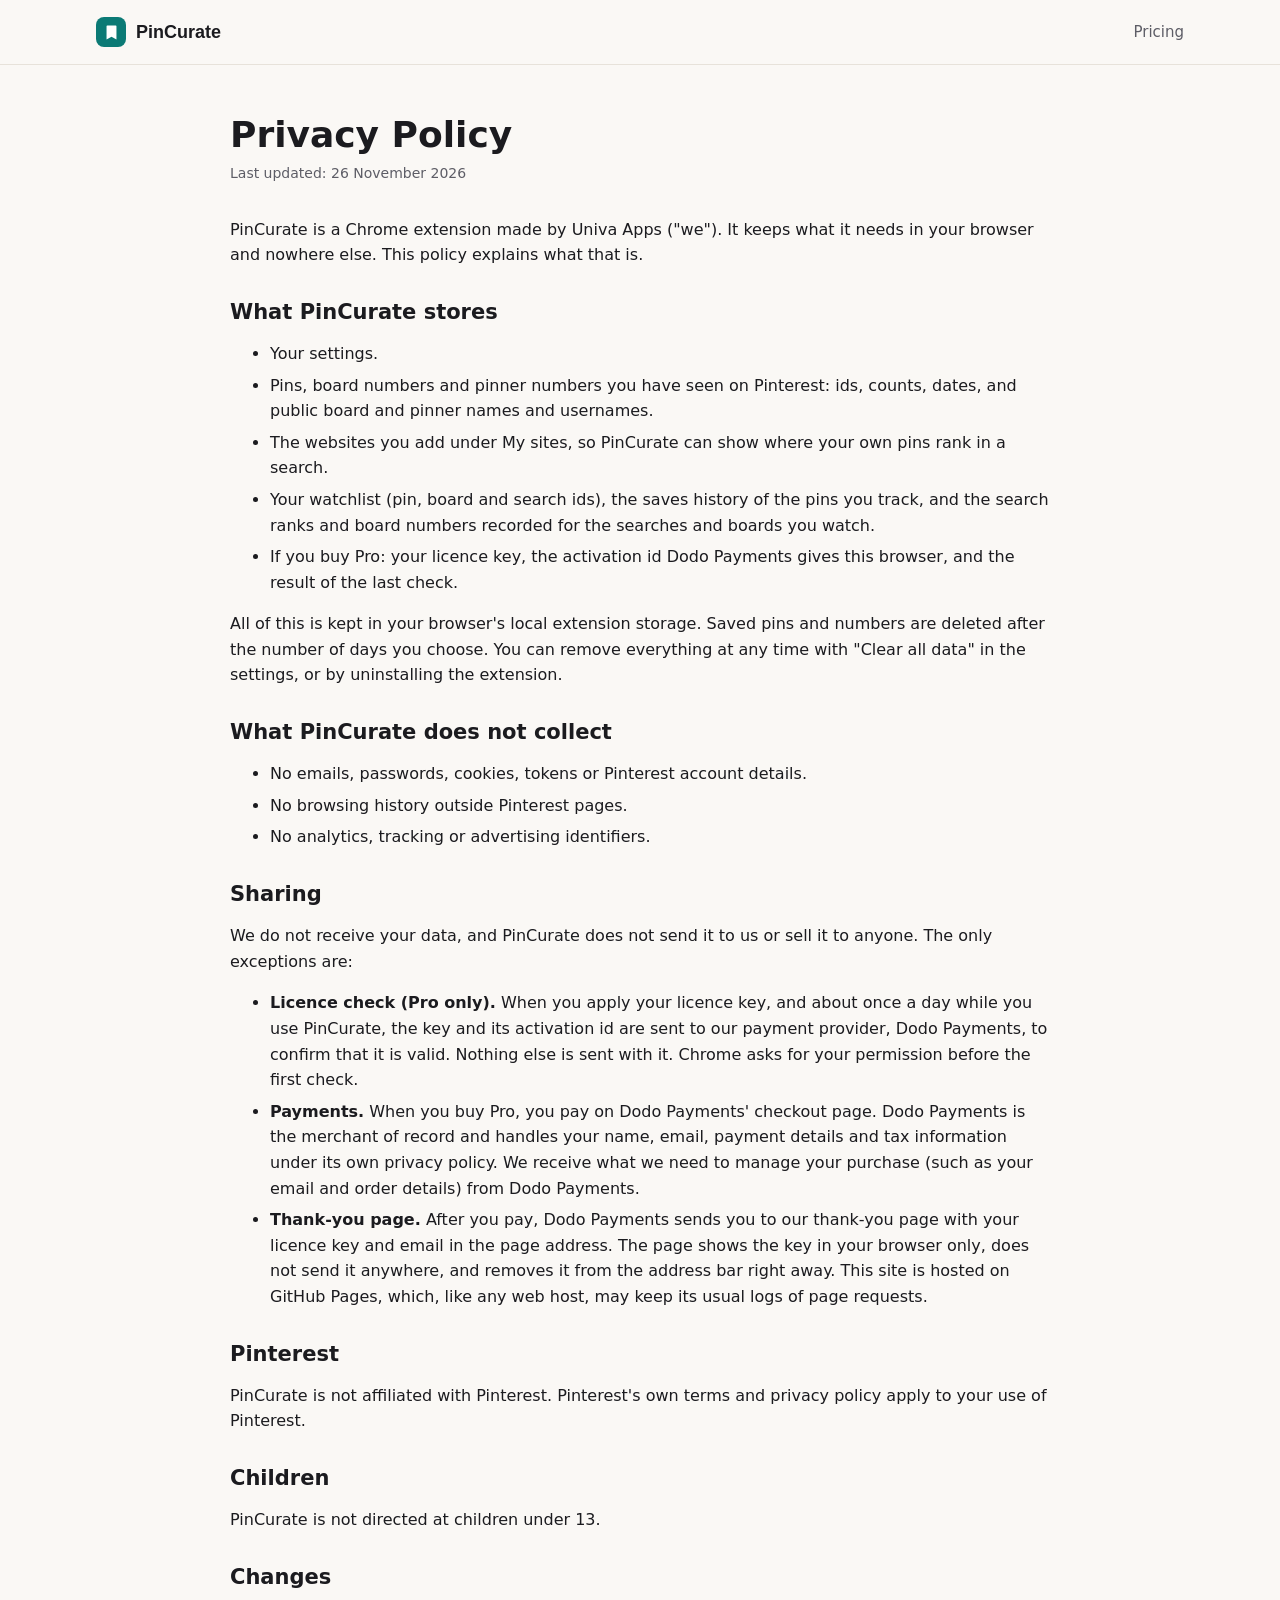
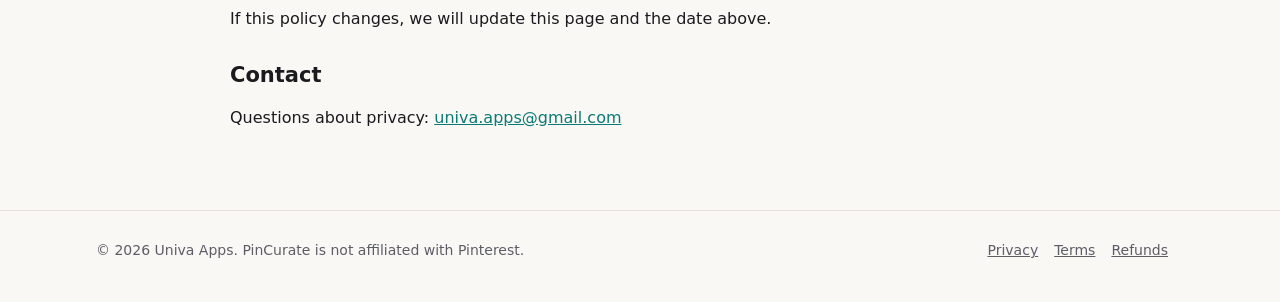
==== commit afece128: "Privacy: licence check details, watched item history and thank-you page Co-Authored-By: Claude Opus " ====
--- a/privacy.html
+++ b/privacy.html
@@ -20,7 +20,7 @@
 
   <main class="wrap narrow doc">
     <h1>Privacy Policy</h1>
-    <p class="updated">Last updated: 24 November 2026</p>
+    <p class="updated">Last updated: 26 November 2026</p>
 
     <p>PinCurate is a Chrome extension made by Univa Apps ("we"). It keeps what it needs in your browser and nowhere else. This policy explains what that is.</p>
 
@@ -29,8 +29,8 @@
       <li>Your settings.</li>
       <li>Pins, board numbers and pinner numbers you have seen on Pinterest: ids, counts, dates, and public board and pinner names and usernames.</li>
       <li>The websites you add under My sites, so PinCurate can show where your own pins rank in a search.</li>
-      <li>Your watchlist (pin, board and search ids) and the saves history of the pins you track.</li>
-      <li>If you buy Pro: your licence key and the result of its last check.</li>
+      <li>Your watchlist (pin, board and search ids), the saves history of the pins you track, and the search ranks and board numbers recorded for the searches and boards you watch.</li>
+      <li>If you buy Pro: your licence key, the activation id Dodo Payments gives this browser, and the result of the last check.</li>
     </ul>
     <p>All of this is kept in your browser's local extension storage. Saved pins and numbers are deleted after the number of days you choose. You can remove everything at any time with "Clear all data" in the settings, or by uninstalling the extension.</p>
 
@@ -44,8 +44,9 @@
     <h2>Sharing</h2>
     <p>We do not receive your data, and PinCurate does not send it to us or sell it to anyone. The only exceptions are:</p>
     <ul>
-      <li><strong>Licence check (Pro only).</strong> Your licence key is sent to our payment provider, Dodo Payments, to confirm that it is valid. Nothing else is sent with it.</li>
+      <li><strong>Licence check (Pro only).</strong> When you apply your licence key, and about once a day while you use PinCurate, the key and its activation id are sent to our payment provider, Dodo Payments, to confirm that it is valid. Nothing else is sent with it. Chrome asks for your permission before the first check.</li>
       <li><strong>Payments.</strong> When you buy Pro, you pay on Dodo Payments' checkout page. Dodo Payments is the merchant of record and handles your name, email, payment details and tax information under its own privacy policy. We receive what we need to manage your purchase (such as your email and order details) from Dodo Payments.</li>
+      <li><strong>Thank-you page.</strong> After you pay, Dodo Payments sends you to our thank-you page with your licence key and email in the page address. The page shows the key in your browser only, does not send it anywhere, and removes it from the address bar right away. This site is hosted on GitHub Pages, which, like any web host, may keep its usual logs of page requests.</li>
     </ul>
 
     <h2>Pinterest</h2>
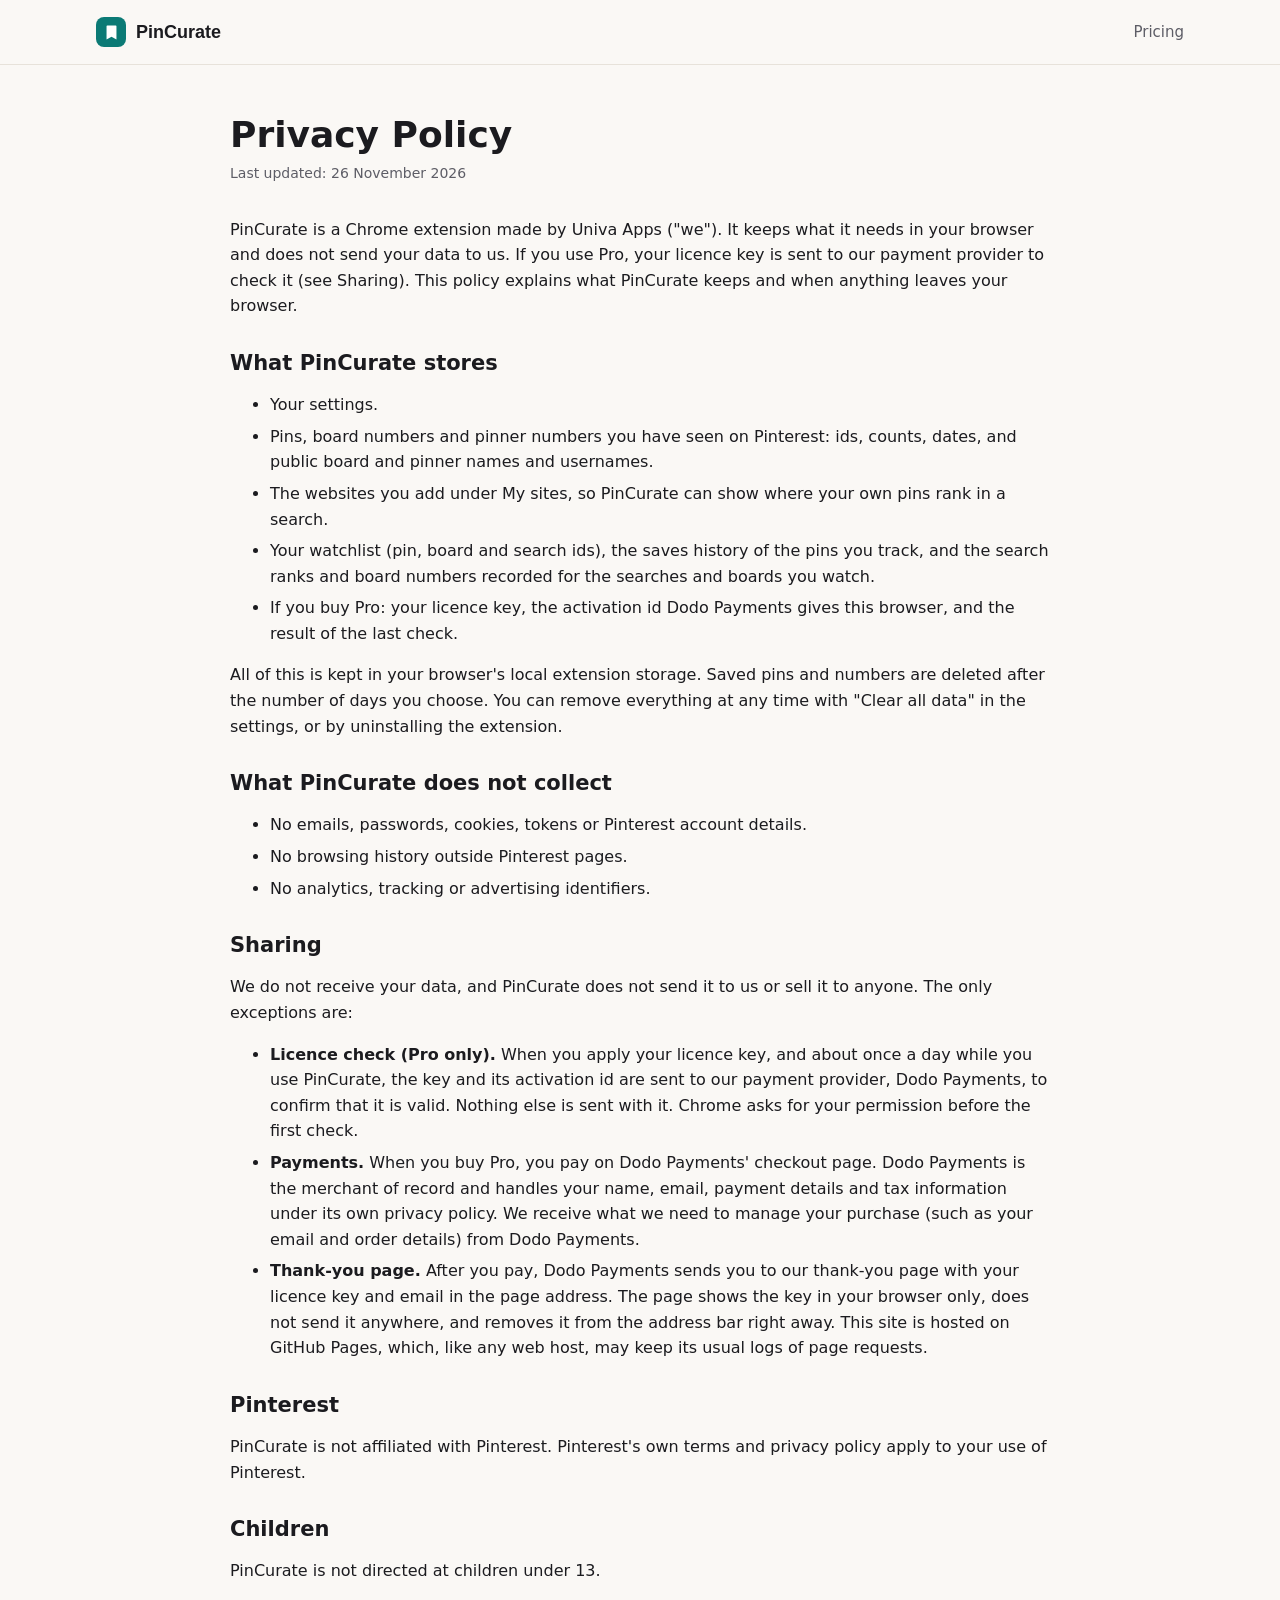
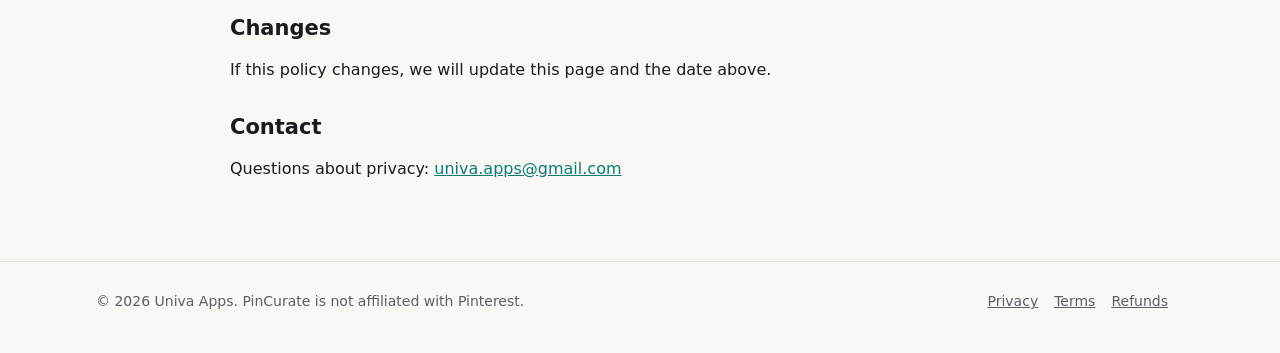
==== commit f4b05221: "Privacy: opening line no longer says nowhere else; names the Pro licence check Co-Authored-By: Claud" ====
--- a/privacy.html
+++ b/privacy.html
@@ -22,7 +22,7 @@
     <h1>Privacy Policy</h1>
     <p class="updated">Last updated: 26 November 2026</p>
 
-    <p>PinCurate is a Chrome extension made by Univa Apps ("we"). It keeps what it needs in your browser and nowhere else. This policy explains what that is.</p>
+    <p>PinCurate is a Chrome extension made by Univa Apps ("we"). It keeps what it needs in your browser and does not send your data to us. If you use Pro, your licence key is sent to our payment provider to check it (see Sharing). This policy explains what PinCurate keeps and when anything leaves your browser.</p>
 
     <h2>What PinCurate stores</h2>
     <ul>
